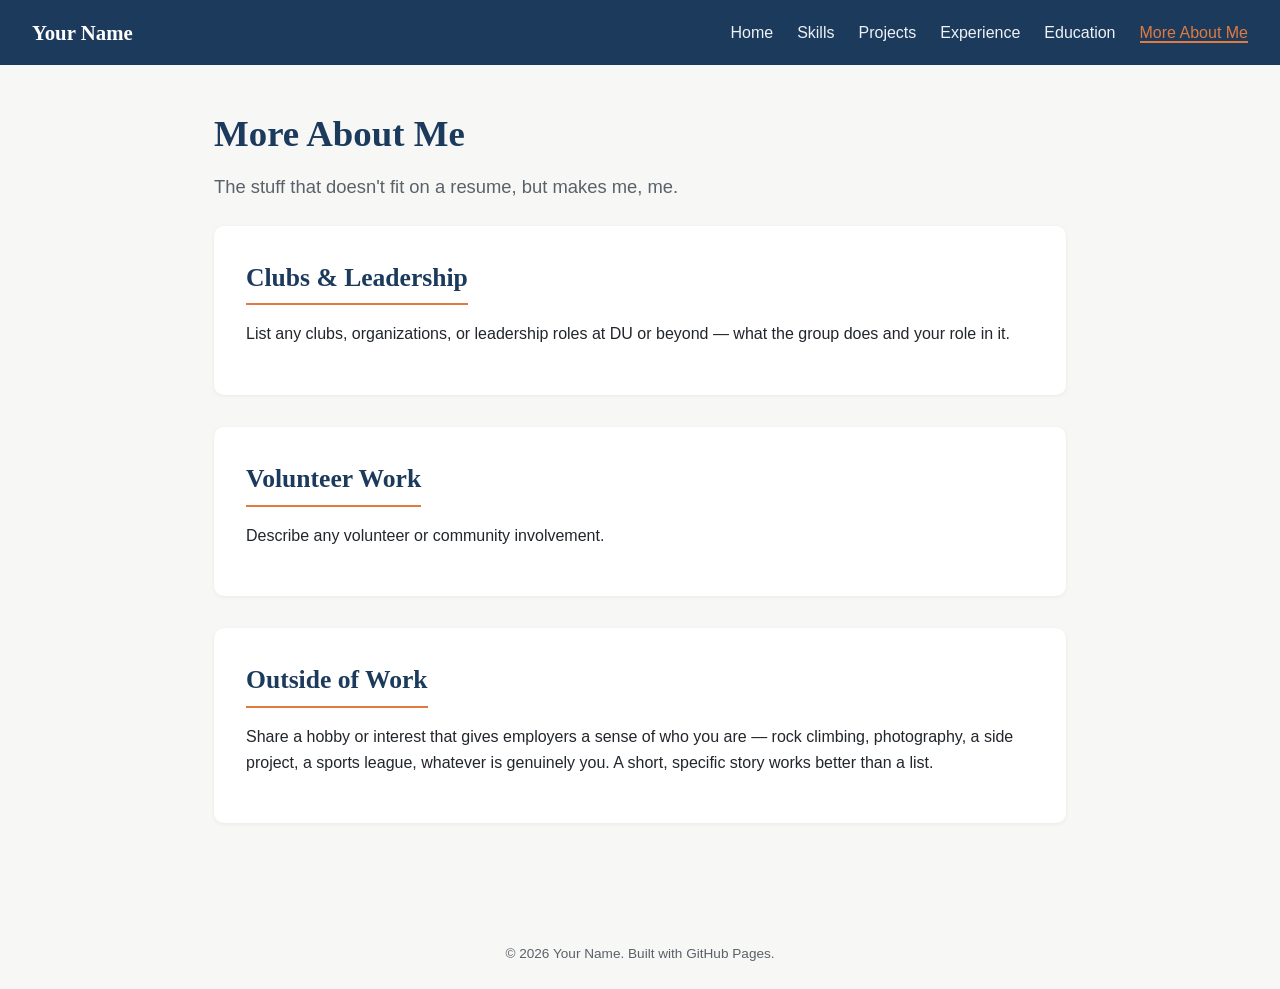
==== about.html @ 58bd470f "Add portfolio site structure (home, skills, projects, experience, education, about) Scaffolds the fu" ====
<!DOCTYPE html>
<html lang="en">
<head>
  <meta charset="UTF-8">
  <meta name="viewport" content="width=device-width, initial-scale=1.0">
  <title>More About Me | Your Name</title>
  <link rel="stylesheet" href="style.css">
</head>
<body>

  <nav>
    <div class="brand">Your Name</div>
    <ul>
      <li><a href="index.html">Home</a></li>
      <li><a href="skills.html">Skills</a></li>
      <li><a href="projects.html">Projects</a></li>
      <li><a href="experience.html">Experience</a></li>
      <li><a href="education.html">Education</a></li>
      <li><a href="about.html" class="active">More About Me</a></li>
    </ul>
  </nav>

  <main>
    <h1>More About Me</h1>
    <p class="subtitle">The stuff that doesn't fit on a resume, but makes me, me.</p>

    <section>
      <h2>Clubs & Leadership</h2>
      <p>
        List any clubs, organizations, or leadership roles at DU or beyond —
        what the group does and your role in it.
      </p>
    </section>

    <section>
      <h2>Volunteer Work</h2>
      <p>
        Describe any volunteer or community involvement.
      </p>
    </section>

    <section>
      <h2>Outside of Work</h2>
      <p>
        Share a hobby or interest that gives employers a sense of who you are —
        rock climbing, photography, a side project, a sports league, whatever
        is genuinely you. A short, specific story works better than a list.
      </p>
    </section>

  </main>

  <footer>
    &copy; 2026 Your Name. Built with GitHub Pages.
  </footer>

</body>
</html>
---- style.css ----
/* ============================================
   PORTFOLIO STYLESHEET
   Change the colors in :root below to re-theme
   the entire site in one place.
   ============================================ */

:root {
  --color-primary: #1b3a5c;     /* main brand color - nav bar, headings */
  --color-accent: #e07a3f;      /* highlight color - buttons, links, tags */
  --color-bg: #f7f7f5;          /* page background */
  --color-card: #ffffff;        /* card/section background */
  --color-text: #22262b;        /* body text */
  --color-text-light: #5a6169;  /* secondary text */
  --font-heading: "Georgia", "Times New Roman", serif;
  --font-body: "Helvetica Neue", Arial, sans-serif;
}

* { box-sizing: border-box; margin: 0; padding: 0; }

body {
  font-family: var(--font-body);
  color: var(--color-text);
  background: var(--color-bg);
  line-height: 1.6;
}

a { color: var(--color-accent); text-decoration: none; }
a:hover { text-decoration: underline; }

/* ---------- NAV BAR ---------- */
nav {
  background: var(--color-primary);
  padding: 1rem 2rem;
  display: flex;
  justify-content: space-between;
  align-items: center;
  flex-wrap: wrap;
}

nav .brand {
  color: #fff;
  font-family: var(--font-heading);
  font-size: 1.3rem;
  font-weight: bold;
}

nav ul {
  list-style: none;
  display: flex;
  gap: 1.5rem;
  flex-wrap: wrap;
}

nav ul li a {
  color: #eef2f6;
  font-weight: 500;
}

nav ul li a.active {
  color: var(--color-accent);
  border-bottom: 2px solid var(--color-accent);
}

/* ---------- LAYOUT ---------- */
main {
  max-width: 900px;
  margin: 0 auto;
  padding: 2.5rem 1.5rem 4rem;
}

section {
  background: var(--color-card);
  border-radius: 10px;
  padding: 2rem;
  margin-bottom: 2rem;
  box-shadow: 0 1px 4px rgba(0,0,0,0.06);
}

h1, h2, h3 {
  font-family: var(--font-heading);
  color: var(--color-primary);
}

h1 { font-size: 2.3rem; margin-bottom: 0.5rem; }
h2 { font-size: 1.6rem; margin-bottom: 1rem; border-bottom: 2px solid var(--color-accent); padding-bottom: 0.3rem; display: inline-block; }
h3 { font-size: 1.15rem; margin-bottom: 0.4rem; }

p { margin-bottom: 1rem; color: var(--color-text); }

.subtitle {
  color: var(--color-text-light);
  font-size: 1.15rem;
  margin-bottom: 1.5rem;
}

/* ---------- HERO (home page) ---------- */
.hero {
  display: flex;
  gap: 2rem;
  align-items: center;
  flex-wrap: wrap;
}

.hero img {
  width: 180px;
  height: 180px;
  border-radius: 50%;
  object-fit: cover;
  border: 4px solid var(--color-accent);
}

.brand-statement {
  font-family: var(--font-heading);
  font-size: 1.4rem;
  font-style: italic;
  color: var(--color-primary);
  border-left: 4px solid var(--color-accent);
  padding-left: 1rem;
  margin: 1.5rem 0;
}

.highlights {
  display: grid;
  grid-template-columns: repeat(auto-fit, minmax(200px, 1fr));
  gap: 1rem;
  margin-top: 1rem;
}

.highlight-card {
  background: var(--color-bg);
  border-radius: 8px;
  padding: 1rem;
  text-align: center;
  font-weight: 600;
  color: var(--color-primary);
}

/* ---------- CONTACT ROW ---------- */
.contact-row {
  display: flex;
  gap: 1.5rem;
  flex-wrap: wrap;
  margin-top: 1rem;
  font-size: 0.95rem;
}

/* ---------- SKILL TAGS ---------- */
.tag-row {
  display: flex;
  flex-wrap: wrap;
  gap: 0.5rem;
  margin: 0.8rem 0;
}

.tag {
  background: var(--color-primary);
  color: #fff;
  padding: 0.3rem 0.8rem;
  border-radius: 999px;
  font-size: 0.85rem;
}

/* ---------- PROJECT CARDS ---------- */
.project-card img {
  width: 100%;
  border-radius: 8px;
  margin: 1rem 0;
}

.project-meta {
  display: flex;
  gap: 1rem;
  flex-wrap: wrap;
  font-size: 0.9rem;
  color: var(--color-text-light);
  margin-bottom: 0.8rem;
}

.btn {
  display: inline-block;
  background: var(--color-accent);
  color: #fff;
  padding: 0.5rem 1.1rem;
  border-radius: 6px;
  font-weight: 600;
  margin-top: 0.5rem;
}
.btn:hover { opacity: 0.9; text-decoration: none; }

/* ---------- TIMELINE (experience/education) ---------- */
.timeline-item {
  border-left: 3px solid var(--color-accent);
  padding-left: 1.2rem;
  margin-bottom: 1.8rem;
}

.timeline-item .meta {
  color: var(--color-text-light);
  font-size: 0.9rem;
  margin-bottom: 0.4rem;
}

footer {
  text-align: center;
  padding: 1.5rem;
  color: var(--color-text-light);
  font-size: 0.85rem;
}
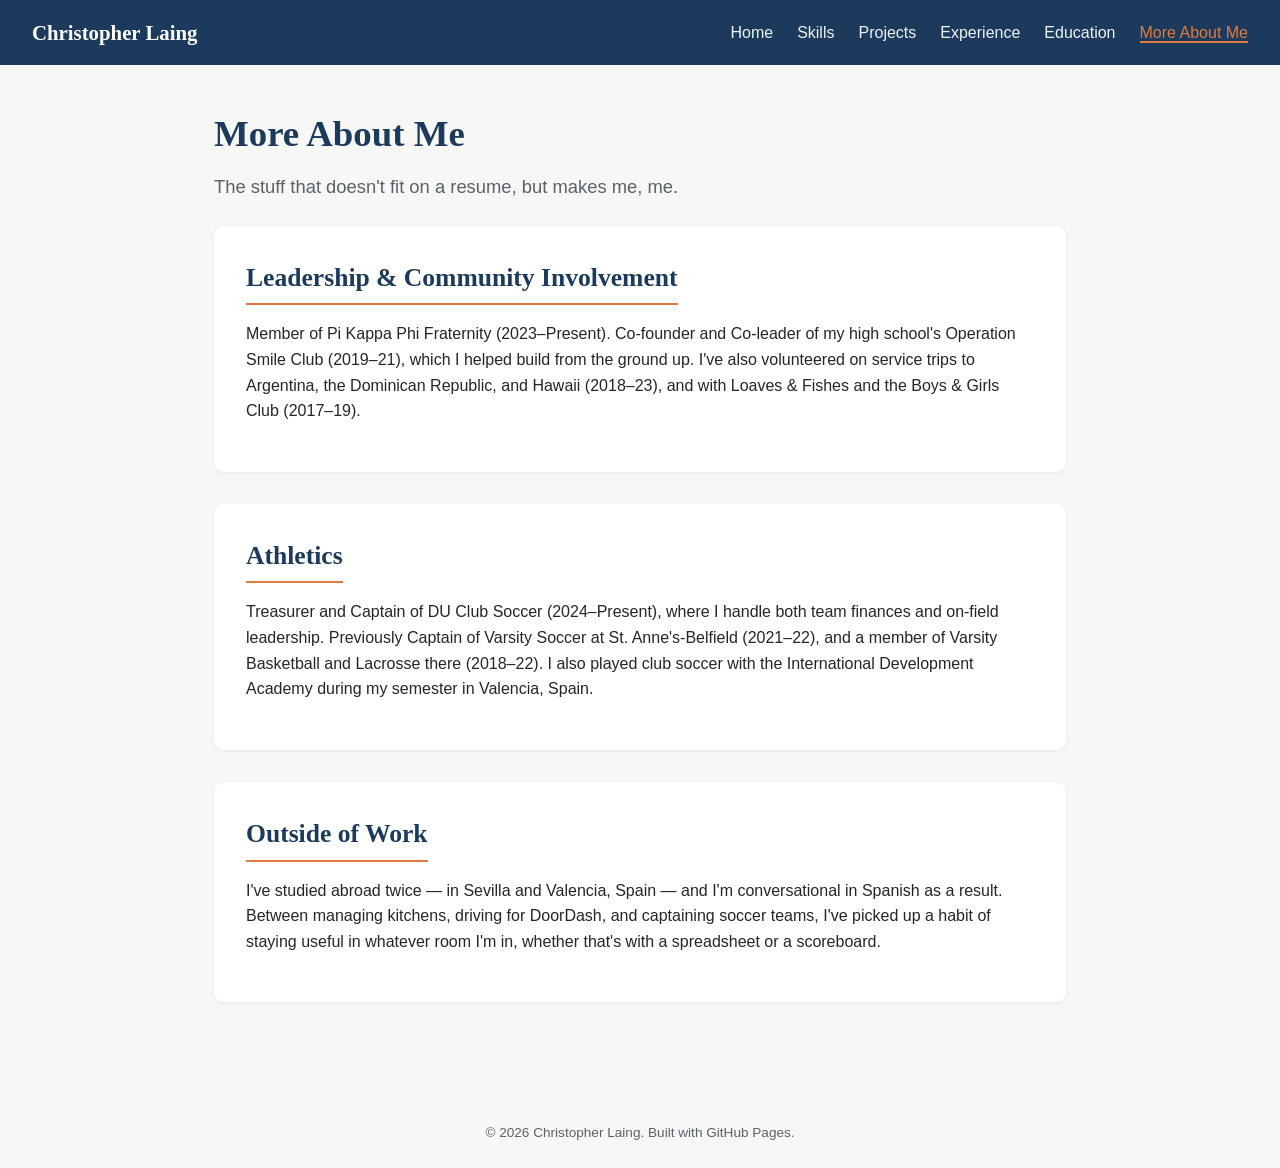
==== commit 3d66fc3d: "Fill in real content from resume (work experience, skills, education, about) Replaces placeholder te" ====
--- a/about.html
+++ b/about.html
@@ -3,13 +3,13 @@
 <head>
   <meta charset="UTF-8">
   <meta name="viewport" content="width=device-width, initial-scale=1.0">
-  <title>More About Me | Your Name</title>
+  <title>More About Me | Christopher Laing</title>
   <link rel="stylesheet" href="style.css">
 </head>
 <body>
 
   <nav>
-    <div class="brand">Your Name</div>
+    <div class="brand">Christopher Laing</div>
     <ul>
       <li><a href="index.html">Home</a></li>
       <li><a href="skills.html">Skills</a></li>
@@ -25,33 +25,42 @@
     <p class="subtitle">The stuff that doesn't fit on a resume, but makes me, me.</p>
 
     <section>
-      <h2>Clubs & Leadership</h2>
+      <h2>Leadership & Community Involvement</h2>
       <p>
-        List any clubs, organizations, or leadership roles at DU or beyond —
-        what the group does and your role in it.
+        Member of Pi Kappa Phi Fraternity (2023–Present). Co-founder and Co-leader of
+        my high school's Operation Smile Club (2019–21), which I helped build from the
+        ground up. I've also volunteered on service trips to Argentina, the Dominican
+        Republic, and Hawaii (2018–23), and with Loaves & Fishes and the Boys & Girls
+        Club (2017–19).
       </p>
     </section>
 
     <section>
-      <h2>Volunteer Work</h2>
+      <h2>Athletics</h2>
       <p>
-        Describe any volunteer or community involvement.
+        Treasurer and Captain of DU Club Soccer (2024–Present), where I handle both
+        team finances and on-field leadership. Previously Captain of Varsity Soccer at
+        St. Anne's-Belfield (2021–22), and a member of Varsity Basketball and Lacrosse
+        there (2018–22). I also played club soccer with the International Development
+        Academy during my semester in Valencia, Spain.
       </p>
     </section>
 
     <section>
       <h2>Outside of Work</h2>
       <p>
-        Share a hobby or interest that gives employers a sense of who you are —
-        rock climbing, photography, a side project, a sports league, whatever
-        is genuinely you. A short, specific story works better than a list.
+        I've studied abroad twice — in Sevilla and Valencia, Spain — and I'm
+        conversational in Spanish as a result. Between managing kitchens, driving for
+        DoorDash, and captaining soccer teams, I've picked up a habit of staying
+        useful in whatever room I'm in, whether that's with a spreadsheet or a
+        scoreboard.
       </p>
     </section>
 
   </main>
 
   <footer>
-    &copy; 2026 Your Name. Built with GitHub Pages.
+    &copy; 2026 Christopher Laing. Built with GitHub Pages.
   </footer>
 
 </body>
